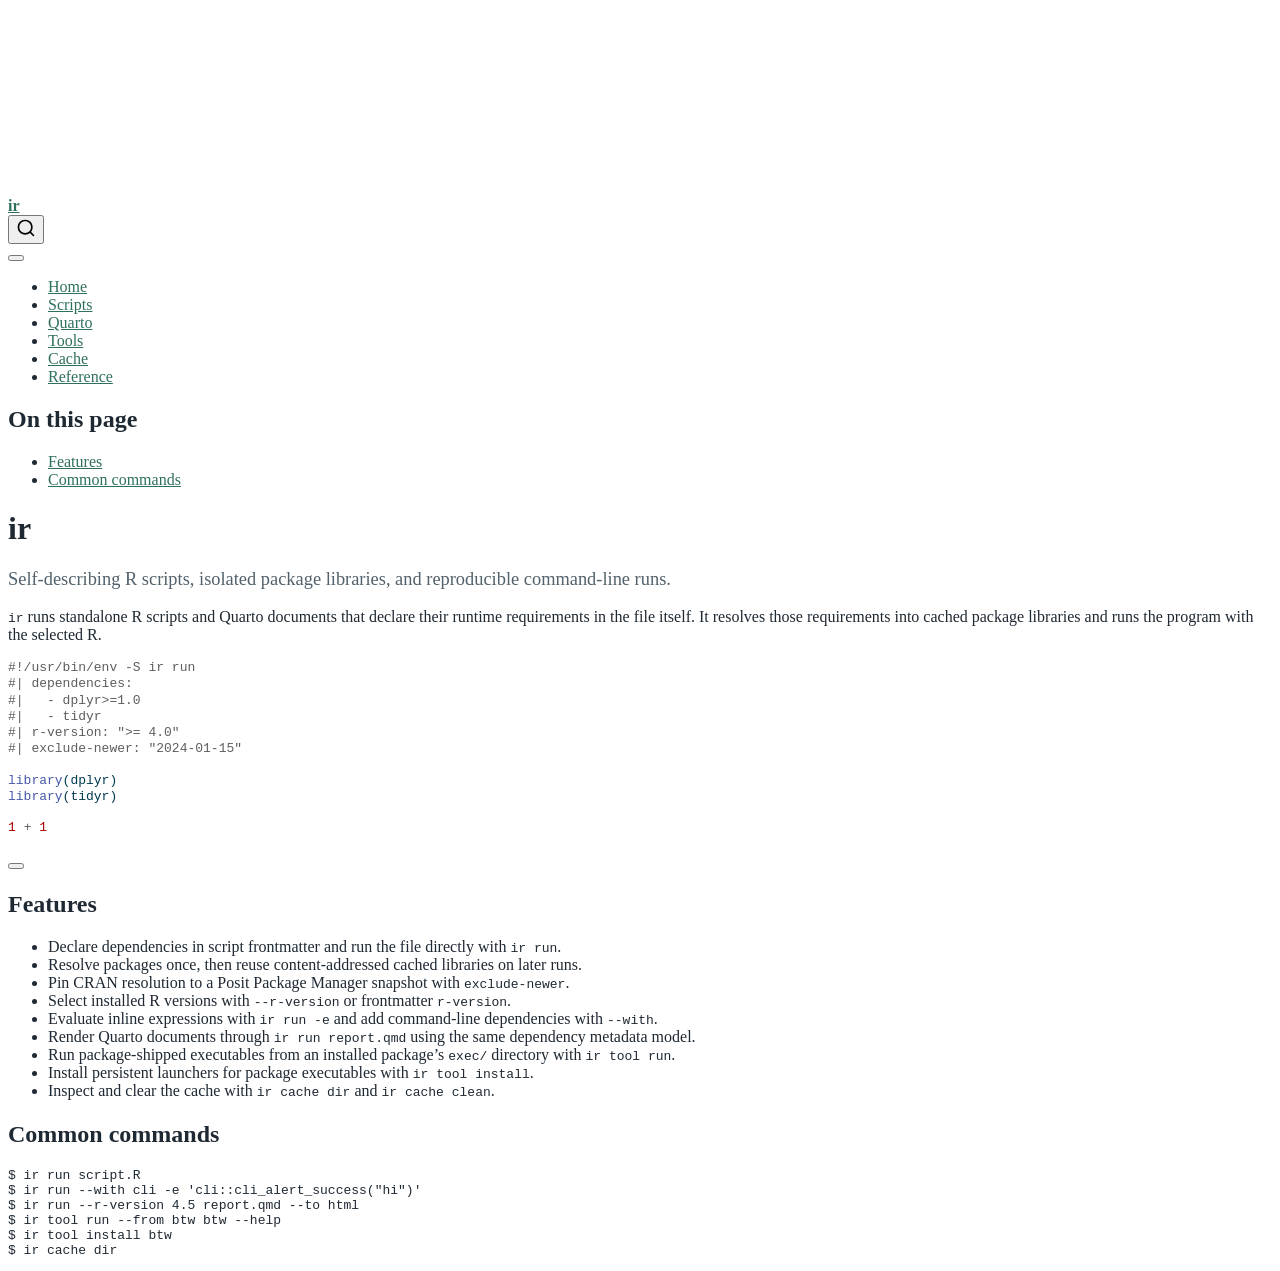
==== index.html @ a9e68ef3 "Publish docs site" ====
<!DOCTYPE html>
<html xmlns="http://www.w3.org/1999/xhtml" lang="en" xml:lang="en"><head>

<meta charset="utf-8">
<meta name="generator" content="quarto-1.9.38">

<meta name="viewport" content="width=device-width, initial-scale=1.0, user-scalable=yes">


<title>ir</title>
<style>
/* Default styles provided by pandoc.
** See https://pandoc.org/MANUAL.html#variables-for-html for config info.
*/
code{white-space: pre-wrap;}
span.smallcaps{font-variant: small-caps;}
div.columns{display: flex; gap: min(4vw, 1.5em);}
div.column{flex: auto; overflow-x: auto;}
div.hanging-indent{margin-left: 1.5em; text-indent: -1.5em;}
ul.task-list{list-style: none;}
ul.task-list li input[type="checkbox"] {
  width: 0.8em;
  margin: 0 0.8em 0.2em -1em; /* quarto-specific, see https://github.com/quarto-dev/quarto-cli/issues/4556 */ 
  vertical-align: middle;
}
/* CSS for syntax highlighting */
html { -webkit-text-size-adjust: 100%; }
pre > code.sourceCode { white-space: pre; position: relative; }
pre > code.sourceCode > span { display: inline-block; line-height: 1.25; }
pre > code.sourceCode > span:empty { height: 1.2em; }
.sourceCode { overflow: visible; }
code.sourceCode > span { color: inherit; text-decoration: inherit; }
div.sourceCode { margin: 1em 0; }
pre.sourceCode { margin: 0; }
@media screen {
div.sourceCode { overflow: auto; }
}
@media print {
pre > code.sourceCode { white-space: pre-wrap; }
pre > code.sourceCode > span { text-indent: -5em; padding-left: 5em; }
}
pre.numberSource code
  { counter-reset: source-line 0; }
pre.numberSource code > span
  { position: relative; left: -4em; counter-increment: source-line; }
pre.numberSource code > span > a:first-child::before
  { content: counter(source-line);
    position: relative; left: -1em; text-align: right; vertical-align: baseline;
    border: none; display: inline-block;
    -webkit-touch-callout: none; -webkit-user-select: none;
    -khtml-user-select: none; -moz-user-select: none;
    -ms-user-select: none; user-select: none;
    padding: 0 4px; width: 4em;
  }
pre.numberSource { margin-left: 3em;  padding-left: 4px; }
div.sourceCode
  {   }
@media screen {
pre > code.sourceCode > span > a:first-child::before { text-decoration: underline; }
}
</style>


<script src="site_libs/quarto-nav/quarto-nav.js"></script>
<script src="site_libs/quarto-nav/headroom.min.js"></script>
<script src="site_libs/clipboard/clipboard.min.js"></script>
<script src="site_libs/quarto-search/autocomplete.umd.js"></script>
<script src="site_libs/quarto-search/fuse.min.js"></script>
<script src="site_libs/quarto-search/quarto-search.js"></script>
<meta name="quarto:offset" content="./">
<script src="site_libs/quarto-html/quarto.js" type="module"></script>
<script src="site_libs/quarto-html/tabsets/tabsets.js" type="module"></script>
<script src="site_libs/quarto-html/popper.min.js"></script>
<script src="site_libs/quarto-html/tippy.umd.min.js"></script>
<script src="site_libs/quarto-html/anchor.min.js"></script>
<link href="site_libs/quarto-html/tippy.css" rel="stylesheet">
<link href="site_libs/quarto-html/quarto-syntax-highlighting-15634bcf2e68342d4ad2dfa704d543f6.css" rel="stylesheet" id="quarto-text-highlighting-styles">
<script src="site_libs/bootstrap/bootstrap.min.js"></script>
<link href="site_libs/bootstrap/bootstrap-icons.css" rel="stylesheet">
<link href="site_libs/bootstrap/bootstrap-158031087360bce0ff56dc785ce39e06.min.css" rel="stylesheet" append-hash="true" id="quarto-bootstrap" data-mode="light">
<script id="quarto-search-options" type="application/json">{
  "location": "navbar",
  "copy-button": false,
  "collapse-after": 3,
  "panel-placement": "end",
  "type": "overlay",
  "limit": 50,
  "keyboard-shortcut": [
    "f",
    "/",
    "s"
  ],
  "show-item-context": false,
  "language": {
    "search-no-results-text": "No results",
    "search-matching-documents-text": "matching documents",
    "search-copy-link-title": "Copy link to search",
    "search-hide-matches-text": "Hide additional matches",
    "search-more-match-text": "more match in this document",
    "search-more-matches-text": "more matches in this document",
    "search-clear-button-title": "Clear",
    "search-text-placeholder": "",
    "search-detached-cancel-button-title": "Cancel",
    "search-submit-button-title": "Submit",
    "search-label": "Search"
  }
}</script>


<link rel="stylesheet" href="styles.css">
</head>

<body class="nav-fixed quarto-light">

<div id="quarto-search-results"></div>
  <header id="quarto-header" class="headroom fixed-top">
    <nav class="navbar navbar-expand-lg " data-bs-theme="dark">
      <div class="navbar-container container-fluid">
      <div class="navbar-brand-container mx-auto">
    <a class="navbar-brand" href="./index.html">
    <span class="navbar-title">ir</span>
    </a>
  </div>
            <div id="quarto-search" class="" title="Search"></div>
          <button class="navbar-toggler" type="button" data-bs-toggle="collapse" data-bs-target="#navbarCollapse" aria-controls="navbarCollapse" role="menu" aria-expanded="false" aria-label="Toggle navigation" onclick="if (window.quartoToggleHeadroom) { window.quartoToggleHeadroom(); }">
  <span class="navbar-toggler-icon"></span>
</button>
          <div class="collapse navbar-collapse" id="navbarCollapse">
            <ul class="navbar-nav navbar-nav-scroll me-auto">
  <li class="nav-item">
    <a class="nav-link active" href="./index.html" aria-current="page"> 
<span class="menu-text">Home</span></a>
  </li>  
  <li class="nav-item">
    <a class="nav-link" href="./run.html"> 
<span class="menu-text">Scripts</span></a>
  </li>  
  <li class="nav-item">
    <a class="nav-link" href="./quarto.html"> 
<span class="menu-text">Quarto</span></a>
  </li>  
  <li class="nav-item">
    <a class="nav-link" href="./tools.html"> 
<span class="menu-text">Tools</span></a>
  </li>  
  <li class="nav-item">
    <a class="nav-link" href="./cache.html"> 
<span class="menu-text">Cache</span></a>
  </li>  
  <li class="nav-item">
    <a class="nav-link" href="./reference.html"> 
<span class="menu-text">Reference</span></a>
  </li>  
</ul>
          </div> <!-- /navcollapse -->
            <div class="quarto-navbar-tools">
</div>
      </div> <!-- /container-fluid -->
    </nav>
</header>
<!-- content -->
<div id="quarto-content" class="quarto-container page-columns page-rows-contents page-layout-article page-navbar">
<!-- sidebar -->
<!-- margin-sidebar -->
    <div id="quarto-margin-sidebar" class="sidebar margin-sidebar">
        <nav id="TOC" role="doc-toc" class="toc-active">
    <h2 id="toc-title">On this page</h2>
   
  <ul>
  <li><a href="#features" id="toc-features" class="nav-link active" data-scroll-target="#features">Features</a></li>
  <li><a href="#common-commands" id="toc-common-commands" class="nav-link" data-scroll-target="#common-commands">Common commands</a></li>
  </ul>
</nav>
    </div>
<!-- main -->
<main class="content" id="quarto-document-content">

<header id="title-block-header" class="quarto-title-block default">
<div class="quarto-title">
<h1 class="title">ir</h1>
<p class="subtitle lead">Self-describing R scripts, isolated package libraries, and reproducible command-line runs.</p>
</div>



<div class="quarto-title-meta">

    
  
    
  </div>
  


</header>


<p><code>ir</code> runs standalone R scripts and Quarto documents that declare their runtime requirements in the file itself. It resolves those requirements into cached package libraries and runs the program with the selected R.</p>
<div class="code-copy-outer-scaffold"><div class="sourceCode" id="cb1"><pre class="sourceCode r code-with-copy"><code class="sourceCode r"><span id="cb1-1"><a href="#cb1-1" aria-hidden="true" tabindex="-1"></a><span class="co">#!/usr/bin/env -S ir run</span></span>
<span id="cb1-2"><a href="#cb1-2" aria-hidden="true" tabindex="-1"></a><span class="co">#| dependencies:</span></span>
<span id="cb1-3"><a href="#cb1-3" aria-hidden="true" tabindex="-1"></a><span class="co">#|   - dplyr&gt;=1.0</span></span>
<span id="cb1-4"><a href="#cb1-4" aria-hidden="true" tabindex="-1"></a><span class="co">#|   - tidyr</span></span>
<span id="cb1-5"><a href="#cb1-5" aria-hidden="true" tabindex="-1"></a><span class="co">#| r-version: "&gt;= 4.0"</span></span>
<span id="cb1-6"><a href="#cb1-6" aria-hidden="true" tabindex="-1"></a><span class="co">#| exclude-newer: "2024-01-15"</span></span>
<span id="cb1-7"><a href="#cb1-7" aria-hidden="true" tabindex="-1"></a></span>
<span id="cb1-8"><a href="#cb1-8" aria-hidden="true" tabindex="-1"></a><span class="fu">library</span>(dplyr)</span>
<span id="cb1-9"><a href="#cb1-9" aria-hidden="true" tabindex="-1"></a><span class="fu">library</span>(tidyr)</span>
<span id="cb1-10"><a href="#cb1-10" aria-hidden="true" tabindex="-1"></a></span>
<span id="cb1-11"><a href="#cb1-11" aria-hidden="true" tabindex="-1"></a><span class="dv">1</span> <span class="sc">+</span> <span class="dv">1</span></span></code></pre></div><button title="Copy to Clipboard" class="code-copy-button"><i class="bi"></i></button></div>
<section id="features" class="level2">
<h2 class="anchored" data-anchor-id="features">Features</h2>
<ul>
<li>Declare dependencies in script frontmatter and run the file directly with <code>ir run</code>.</li>
<li>Resolve packages once, then reuse content-addressed cached libraries on later runs.</li>
<li>Pin CRAN resolution to a Posit Package Manager snapshot with <code>exclude-newer</code>.</li>
<li>Select installed R versions with <code>--r-version</code> or frontmatter <code>r-version</code>.</li>
<li>Evaluate inline expressions with <code>ir run -e</code> and add command-line dependencies with <code>--with</code>.</li>
<li>Render Quarto documents through <code>ir run report.qmd</code> using the same dependency metadata model.</li>
<li>Run package-shipped executables from an installed package’s <code>exec/</code> directory with <code>ir tool run</code>.</li>
<li>Install persistent launchers for package executables with <code>ir tool install</code>.</li>
<li>Inspect and clear the cache with <code>ir cache dir</code> and <code>ir cache clean</code>.</li>
</ul>
</section>
<section id="common-commands" class="level2">
<h2 class="anchored" data-anchor-id="common-commands">Common commands</h2>
<pre class="console"><code>$ ir run script.R
$ ir run --with cli -e 'cli::cli_alert_success("hi")'
$ ir run --r-version 4.5 report.qmd --to html
$ ir tool run --from btw btw --help
$ ir tool install btw
$ ir cache dir</code></pre>


</section>

</main> <!-- /main -->
<script id="quarto-html-after-body" type="application/javascript">
  window.document.addEventListener("DOMContentLoaded", function (event) {
    const icon = "";
    const anchorJS = new window.AnchorJS();
    anchorJS.options = {
      placement: 'right',
      icon: icon
    };
    anchorJS.add('.anchored');
    const isCodeAnnotation = (el) => {
      for (const clz of el.classList) {
        if (clz.startsWith('code-annotation-')) {                     
          return true;
        }
      }
      return false;
    }
    const onCopySuccess = function(e) {
      // button target
      const button = e.trigger;
      // don't keep focus
      button.blur();
      // flash "checked"
      button.classList.add('code-copy-button-checked');
      var currentTitle = button.getAttribute("title");
      button.setAttribute("title", "Copied!");
      let tooltip;
      if (window.bootstrap) {
        button.setAttribute("data-bs-toggle", "tooltip");
        button.setAttribute("data-bs-placement", "left");
        button.setAttribute("data-bs-title", "Copied!");
        tooltip = new bootstrap.Tooltip(button, 
          { trigger: "manual", 
            customClass: "code-copy-button-tooltip",
            offset: [0, -8]});
        tooltip.show();    
      }
      setTimeout(function() {
        if (tooltip) {
          tooltip.hide();
          button.removeAttribute("data-bs-title");
          button.removeAttribute("data-bs-toggle");
          button.removeAttribute("data-bs-placement");
        }
        button.setAttribute("title", currentTitle);
        button.classList.remove('code-copy-button-checked');
      }, 1000);
      // clear code selection
      e.clearSelection();
    }
    const getTextToCopy = function(trigger) {
      const outerScaffold = trigger.parentElement.cloneNode(true);
      const codeEl = outerScaffold.querySelector('code');
      for (const childEl of codeEl.children) {
        if (isCodeAnnotation(childEl)) {
          childEl.remove();
        }
      }
      return codeEl.innerText;
    }
    const clipboard = new window.ClipboardJS('.code-copy-button:not([data-in-quarto-modal])', {
      text: getTextToCopy
    });
    clipboard.on('success', onCopySuccess);
    if (window.document.getElementById('quarto-embedded-source-code-modal')) {
      const clipboardModal = new window.ClipboardJS('.code-copy-button[data-in-quarto-modal]', {
        text: getTextToCopy,
        container: window.document.getElementById('quarto-embedded-source-code-modal')
      });
      clipboardModal.on('success', onCopySuccess);
    }
      var localhostRegex = new RegExp(/^(?:http|https):\/\/localhost\:?[0-9]*\//);
      var mailtoRegex = new RegExp(/^mailto:/);
        var filterRegex = new RegExp('/' + window.location.host + '/');
      var isInternal = (href) => {
          return filterRegex.test(href) || localhostRegex.test(href) || mailtoRegex.test(href);
      }
      // Inspect non-navigation links and adorn them if external
     var links = window.document.querySelectorAll('a[href]:not(.nav-link):not(.navbar-brand):not(.toc-action):not(.sidebar-link):not(.sidebar-item-toggle):not(.pagination-link):not(.no-external):not([aria-hidden]):not(.dropdown-item):not(.quarto-navigation-tool):not(.about-link)');
      for (var i=0; i<links.length; i++) {
        const link = links[i];
        if (!isInternal(link.href)) {
          // undo the damage that might have been done by quarto-nav.js in the case of
          // links that we want to consider external
          if (link.dataset.originalHref !== undefined) {
            link.href = link.dataset.originalHref;
          }
        }
      }
    function tippyHover(el, contentFn, onTriggerFn, onUntriggerFn) {
      const config = {
        allowHTML: true,
        maxWidth: 500,
        delay: 100,
        arrow: false,
        appendTo: function(el) {
            return el.parentElement;
        },
        interactive: true,
        interactiveBorder: 10,
        theme: 'quarto',
        placement: 'bottom-start',
      };
      if (contentFn) {
        config.content = contentFn;
      }
      if (onTriggerFn) {
        config.onTrigger = onTriggerFn;
      }
      if (onUntriggerFn) {
        config.onUntrigger = onUntriggerFn;
      }
      window.tippy(el, config); 
    }
    const noterefs = window.document.querySelectorAll('a[role="doc-noteref"]');
    for (var i=0; i<noterefs.length; i++) {
      const ref = noterefs[i];
      tippyHover(ref, function() {
        // use id or data attribute instead here
        let href = ref.getAttribute('data-footnote-href') || ref.getAttribute('href');
        try { href = new URL(href).hash; } catch {}
        const id = href.replace(/^#\/?/, "");
        const note = window.document.getElementById(id);
        if (note) {
          return note.innerHTML;
        } else {
          return "";
        }
      });
    }
    const xrefs = window.document.querySelectorAll('a.quarto-xref');
    const processXRef = (id, note) => {
      // Strip column container classes
      const stripColumnClz = (el) => {
        el.classList.remove("page-full", "page-columns");
        if (el.children) {
          for (const child of el.children) {
            stripColumnClz(child);
          }
        }
      }
      stripColumnClz(note)
      if (id === null || id.startsWith('sec-')) {
        // Special case sections, only their first couple elements
        const container = document.createElement("div");
        if (note.children && note.children.length > 2) {
          container.appendChild(note.children[0].cloneNode(true));
          for (let i = 1; i < note.children.length; i++) {
            const child = note.children[i];
            if (child.tagName === "P" && child.innerText === "") {
              continue;
            } else {
              container.appendChild(child.cloneNode(true));
              break;
            }
          }
          if (window.Quarto?.typesetMath) {
            window.Quarto.typesetMath(container);
          }
          return container.innerHTML
        } else {
          if (window.Quarto?.typesetMath) {
            window.Quarto.typesetMath(note);
          }
          return note.innerHTML;
        }
      } else {
        // Remove any anchor links if they are present
        const anchorLink = note.querySelector('a.anchorjs-link');
        if (anchorLink) {
          anchorLink.remove();
        }
        if (window.Quarto?.typesetMath) {
          window.Quarto.typesetMath(note);
        }
        if (note.classList.contains("callout")) {
          return note.outerHTML;
        } else {
          return note.innerHTML;
        }
      }
    }
    for (var i=0; i<xrefs.length; i++) {
      const xref = xrefs[i];
      tippyHover(xref, undefined, function(instance) {
        instance.disable();
        let url = xref.getAttribute('href');
        let hash = undefined; 
        if (url.startsWith('#')) {
          hash = url;
        } else {
          try { hash = new URL(url).hash; } catch {}
        }
        if (hash) {
          const id = hash.replace(/^#\/?/, "");
          const note = window.document.getElementById(id);
          if (note !== null) {
            try {
              const html = processXRef(id, note.cloneNode(true));
              instance.setContent(html);
            } finally {
              instance.enable();
              instance.show();
            }
          } else {
            // See if we can fetch this
            fetch(url.split('#')[0])
            .then(res => res.text())
            .then(html => {
              const parser = new DOMParser();
              const htmlDoc = parser.parseFromString(html, "text/html");
              const note = htmlDoc.getElementById(id);
              if (note !== null) {
                const html = processXRef(id, note);
                instance.setContent(html);
              } 
            }).finally(() => {
              instance.enable();
              instance.show();
            });
          }
        } else {
          // See if we can fetch a full url (with no hash to target)
          // This is a special case and we should probably do some content thinning / targeting
          fetch(url)
          .then(res => res.text())
          .then(html => {
            const parser = new DOMParser();
            const htmlDoc = parser.parseFromString(html, "text/html");
            const note = htmlDoc.querySelector('main.content');
            if (note !== null) {
              // This should only happen for chapter cross references
              // (since there is no id in the URL)
              // remove the first header
              if (note.children.length > 0 && note.children[0].tagName === "HEADER") {
                note.children[0].remove();
              }
              const html = processXRef(null, note);
              instance.setContent(html);
            } 
          }).finally(() => {
            instance.enable();
            instance.show();
          });
        }
      }, function(instance) {
      });
    }
        let selectedAnnoteEl;
        const selectorForAnnotation = ( cell, annotation) => {
          let cellAttr = 'data-code-cell="' + cell + '"';
          let lineAttr = 'data-code-annotation="' +  annotation + '"';
          const selector = 'span[' + cellAttr + '][' + lineAttr + ']';
          return selector;
        }
        const selectCodeLines = (annoteEl) => {
          const doc = window.document;
          const targetCell = annoteEl.getAttribute("data-target-cell");
          const targetAnnotation = annoteEl.getAttribute("data-target-annotation");
          const annoteSpan = window.document.querySelector(selectorForAnnotation(targetCell, targetAnnotation));
          const lines = annoteSpan.getAttribute("data-code-lines").split(",");
          const lineIds = lines.map((line) => {
            return targetCell + "-" + line;
          })
          let top = null;
          let height = null;
          let parent = null;
          if (lineIds.length > 0) {
              //compute the position of the single el (top and bottom and make a div)
              const el = window.document.getElementById(lineIds[0]);
              top = el.offsetTop;
              height = el.offsetHeight;
              parent = el.parentElement.parentElement;
            if (lineIds.length > 1) {
              const lastEl = window.document.getElementById(lineIds[lineIds.length - 1]);
              const bottom = lastEl.offsetTop + lastEl.offsetHeight;
              height = bottom - top;
            }
            if (top !== null && height !== null && parent !== null) {
              // cook up a div (if necessary) and position it 
              let div = window.document.getElementById("code-annotation-line-highlight");
              if (div === null) {
                div = window.document.createElement("div");
                div.setAttribute("id", "code-annotation-line-highlight");
                div.style.position = 'absolute';
                parent.appendChild(div);
              }
              div.style.top = top - 2 + "px";
              div.style.height = height + 4 + "px";
              div.style.left = 0;
              let gutterDiv = window.document.getElementById("code-annotation-line-highlight-gutter");
              if (gutterDiv === null) {
                gutterDiv = window.document.createElement("div");
                gutterDiv.setAttribute("id", "code-annotation-line-highlight-gutter");
                gutterDiv.style.position = 'absolute';
                const codeCell = window.document.getElementById(targetCell);
                const gutter = codeCell.querySelector('.code-annotation-gutter');
                gutter.appendChild(gutterDiv);
              }
              gutterDiv.style.top = top - 2 + "px";
              gutterDiv.style.height = height + 4 + "px";
            }
            selectedAnnoteEl = annoteEl;
          }
        };
        const unselectCodeLines = () => {
          const elementsIds = ["code-annotation-line-highlight", "code-annotation-line-highlight-gutter"];
          elementsIds.forEach((elId) => {
            const div = window.document.getElementById(elId);
            if (div) {
              div.remove();
            }
          });
          selectedAnnoteEl = undefined;
        };
          // Handle positioning of the toggle
      window.addEventListener(
        "resize",
        throttle(() => {
          elRect = undefined;
          if (selectedAnnoteEl) {
            selectCodeLines(selectedAnnoteEl);
          }
        }, 10)
      );
      function throttle(fn, ms) {
      let throttle = false;
      let timer;
        return (...args) => {
          if(!throttle) { // first call gets through
              fn.apply(this, args);
              throttle = true;
          } else { // all the others get throttled
              if(timer) clearTimeout(timer); // cancel #2
              timer = setTimeout(() => {
                fn.apply(this, args);
                timer = throttle = false;
              }, ms);
          }
        };
      }
        // Attach click handler to the DT
        const annoteDls = window.document.querySelectorAll('dt[data-target-cell]');
        for (const annoteDlNode of annoteDls) {
          annoteDlNode.addEventListener('click', (event) => {
            const clickedEl = event.target;
            if (clickedEl !== selectedAnnoteEl) {
              unselectCodeLines();
              const activeEl = window.document.querySelector('dt[data-target-cell].code-annotation-active');
              if (activeEl) {
                activeEl.classList.remove('code-annotation-active');
              }
              selectCodeLines(clickedEl);
              clickedEl.classList.add('code-annotation-active');
            } else {
              // Unselect the line
              unselectCodeLines();
              clickedEl.classList.remove('code-annotation-active');
            }
          });
        }
    const findCites = (el) => {
      const parentEl = el.parentElement;
      if (parentEl) {
        const cites = parentEl.dataset.cites;
        if (cites) {
          return {
            el,
            cites: cites.split(' ')
          };
        } else {
          return findCites(el.parentElement)
        }
      } else {
        return undefined;
      }
    };
    var bibliorefs = window.document.querySelectorAll('a[role="doc-biblioref"]');
    for (var i=0; i<bibliorefs.length; i++) {
      const ref = bibliorefs[i];
      const citeInfo = findCites(ref);
      if (citeInfo) {
        tippyHover(citeInfo.el, function() {
          var popup = window.document.createElement('div');
          citeInfo.cites.forEach(function(cite) {
            var citeDiv = window.document.createElement('div');
            citeDiv.classList.add('hanging-indent');
            citeDiv.classList.add('csl-entry');
            var biblioDiv = window.document.getElementById('ref-' + cite);
            if (biblioDiv) {
              citeDiv.innerHTML = biblioDiv.innerHTML;
            }
            popup.appendChild(citeDiv);
          });
          return popup.innerHTML;
        });
      }
    }
  });
  </script>
</div> <!-- /content -->




</body></html>
---- site_libs/quarto-html/tippy.css ----
.tippy-box[data-animation=fade][data-state=hidden]{opacity:0}[data-tippy-root]{max-width:calc(100vw - 10px)}.tippy-box{position:relative;background-color:#333;color:#fff;border-radius:4px;font-size:14px;line-height:1.4;white-space:normal;outline:0;transition-property:transform,visibility,opacity}.tippy-box[data-placement^=top]>.tippy-arrow{bottom:0}.tippy-box[data-placement^=top]>.tippy-arrow:before{bottom:-7px;left:0;border-width:8px 8px 0;border-top-color:initial;transform-origin:center top}.tippy-box[data-placement^=bottom]>.tippy-arrow{top:0}.tippy-box[data-placement^=bottom]>.tippy-arrow:before{top:-7px;left:0;border-width:0 8px 8px;border-bottom-color:initial;transform-origin:center bottom}.tippy-box[data-placement^=left]>.tippy-arrow{right:0}.tippy-box[data-placement^=left]>.tippy-arrow:before{border-width:8px 0 8px 8px;border-left-color:initial;right:-7px;transform-origin:center left}.tippy-box[data-placement^=right]>.tippy-arrow{left:0}.tippy-box[data-placement^=right]>.tippy-arrow:before{left:-7px;border-width:8px 8px 8px 0;border-right-color:initial;transform-origin:center right}.tippy-box[data-inertia][data-state=visible]{transition-timing-function:cubic-bezier(.54,1.5,.38,1.11)}.tippy-arrow{width:16px;height:16px;color:#333}.tippy-arrow:before{content:"";position:absolute;border-color:transparent;border-style:solid}.tippy-content{position:relative;padding:5px 9px;z-index:1}
---- site_libs/quarto-html/quarto-syntax-highlighting-15634bcf2e68342d4ad2dfa704d543f6.css ----
/* quarto syntax highlight colors */
:root {
  --quarto-hl-ot-color: #003B4F;
  --quarto-hl-at-color: #657422;
  --quarto-hl-ss-color: #20794D;
  --quarto-hl-an-color: #5E5E5E;
  --quarto-hl-fu-color: #4758AB;
  --quarto-hl-st-color: #20794D;
  --quarto-hl-cf-color: #003B4F;
  --quarto-hl-op-color: #5E5E5E;
  --quarto-hl-er-color: #AD0000;
  --quarto-hl-bn-color: #AD0000;
  --quarto-hl-al-color: #AD0000;
  --quarto-hl-va-color: #111111;
  --quarto-hl-bu-color: inherit;
  --quarto-hl-ex-color: inherit;
  --quarto-hl-pp-color: #AD0000;
  --quarto-hl-in-color: #5E5E5E;
  --quarto-hl-vs-color: #20794D;
  --quarto-hl-wa-color: #5E5E5E;
  --quarto-hl-do-color: #5E5E5E;
  --quarto-hl-im-color: #00769E;
  --quarto-hl-ch-color: #20794D;
  --quarto-hl-dt-color: #AD0000;
  --quarto-hl-fl-color: #AD0000;
  --quarto-hl-co-color: #5E5E5E;
  --quarto-hl-cv-color: #5E5E5E;
  --quarto-hl-cn-color: #8f5902;
  --quarto-hl-sc-color: #5E5E5E;
  --quarto-hl-dv-color: #AD0000;
  --quarto-hl-kw-color: #003B4F;
}

/* other quarto variables */
:root {
  --quarto-font-monospace: SFMono-Regular, Menlo, Monaco, Consolas, "Liberation Mono", "Courier New", monospace;
}

/* syntax highlight based on Pandoc's rules */
pre > code.sourceCode > span {
  color: #003B4F;
}

code.sourceCode > span {
  color: #003B4F;
}

div.sourceCode,
div.sourceCode pre.sourceCode {
  color: #003B4F;
}

/* Normal */
code span {
  color: #003B4F;
}

/* Alert */
code span.al {
  color: #AD0000;
  font-style: inherit;
}

/* Annotation */
code span.an {
  color: #5E5E5E;
  font-style: inherit;
}

/* Attribute */
code span.at {
  color: #657422;
  font-style: inherit;
}

/* BaseN */
code span.bn {
  color: #AD0000;
  font-style: inherit;
}

/* BuiltIn */
code span.bu {
  font-style: inherit;
}

/* ControlFlow */
code span.cf {
  color: #003B4F;
  font-weight: bold;
  font-style: inherit;
}

/* Char */
code span.ch {
  color: #20794D;
  font-style: inherit;
}

/* Constant */
code span.cn {
  color: #8f5902;
  font-style: inherit;
}

/* Comment */
code span.co {
  color: #5E5E5E;
  font-style: inherit;
}

/* CommentVar */
code span.cv {
  color: #5E5E5E;
  font-style: italic;
}

/* Documentation */
code span.do {
  color: #5E5E5E;
  font-style: italic;
}

/* DataType */
code span.dt {
  color: #AD0000;
  font-style: inherit;
}

/* DecVal */
code span.dv {
  color: #AD0000;
  font-style: inherit;
}

/* Error */
code span.er {
  color: #AD0000;
  font-style: inherit;
}

/* Extension */
code span.ex {
  font-style: inherit;
}

/* Float */
code span.fl {
  color: #AD0000;
  font-style: inherit;
}

/* Function */
code span.fu {
  color: #4758AB;
  font-style: inherit;
}

/* Import */
code span.im {
  color: #00769E;
  font-style: inherit;
}

/* Information */
code span.in {
  color: #5E5E5E;
  font-style: inherit;
}

/* Keyword */
code span.kw {
  color: #003B4F;
  font-weight: bold;
  font-style: inherit;
}

/* Operator */
code span.op {
  color: #5E5E5E;
  font-style: inherit;
}

/* Other */
code span.ot {
  color: #003B4F;
  font-style: inherit;
}

/* Preprocessor */
code span.pp {
  color: #AD0000;
  font-style: inherit;
}

/* SpecialChar */
code span.sc {
  color: #5E5E5E;
  font-style: inherit;
}

/* SpecialString */
code span.ss {
  color: #20794D;
  font-style: inherit;
}

/* String */
code span.st {
  color: #20794D;
  font-style: inherit;
}

/* Variable */
code span.va {
  color: #111111;
  font-style: inherit;
}

/* VerbatimString */
code span.vs {
  color: #20794D;
  font-style: inherit;
}

/* Warning */
code span.wa {
  color: #5E5E5E;
  font-style: italic;
}

.prevent-inlining {
  content: "</";
}

/*# sourceMappingURL=f23921c56f73e400b49028c9186a1aa0.css.map */
---- styles.css ----
:root {
  --ir-accent: #2f6f5e;
  --ir-ink: #1f2933;
  --ir-muted: #52616b;
  --ir-panel: #f6f8f7;
}

body {
  color: var(--ir-ink);
}

a {
  color: var(--ir-accent);
}

.navbar-title {
  font-weight: 700;
}

.quarto-title-block .subtitle {
  color: var(--ir-muted);
  font-size: 1.15rem;
  max-width: 48rem;
}

pre {
  border-radius: 6px;
}

code {
  color: inherit;
}

.callout {
  border-radius: 6px;
}
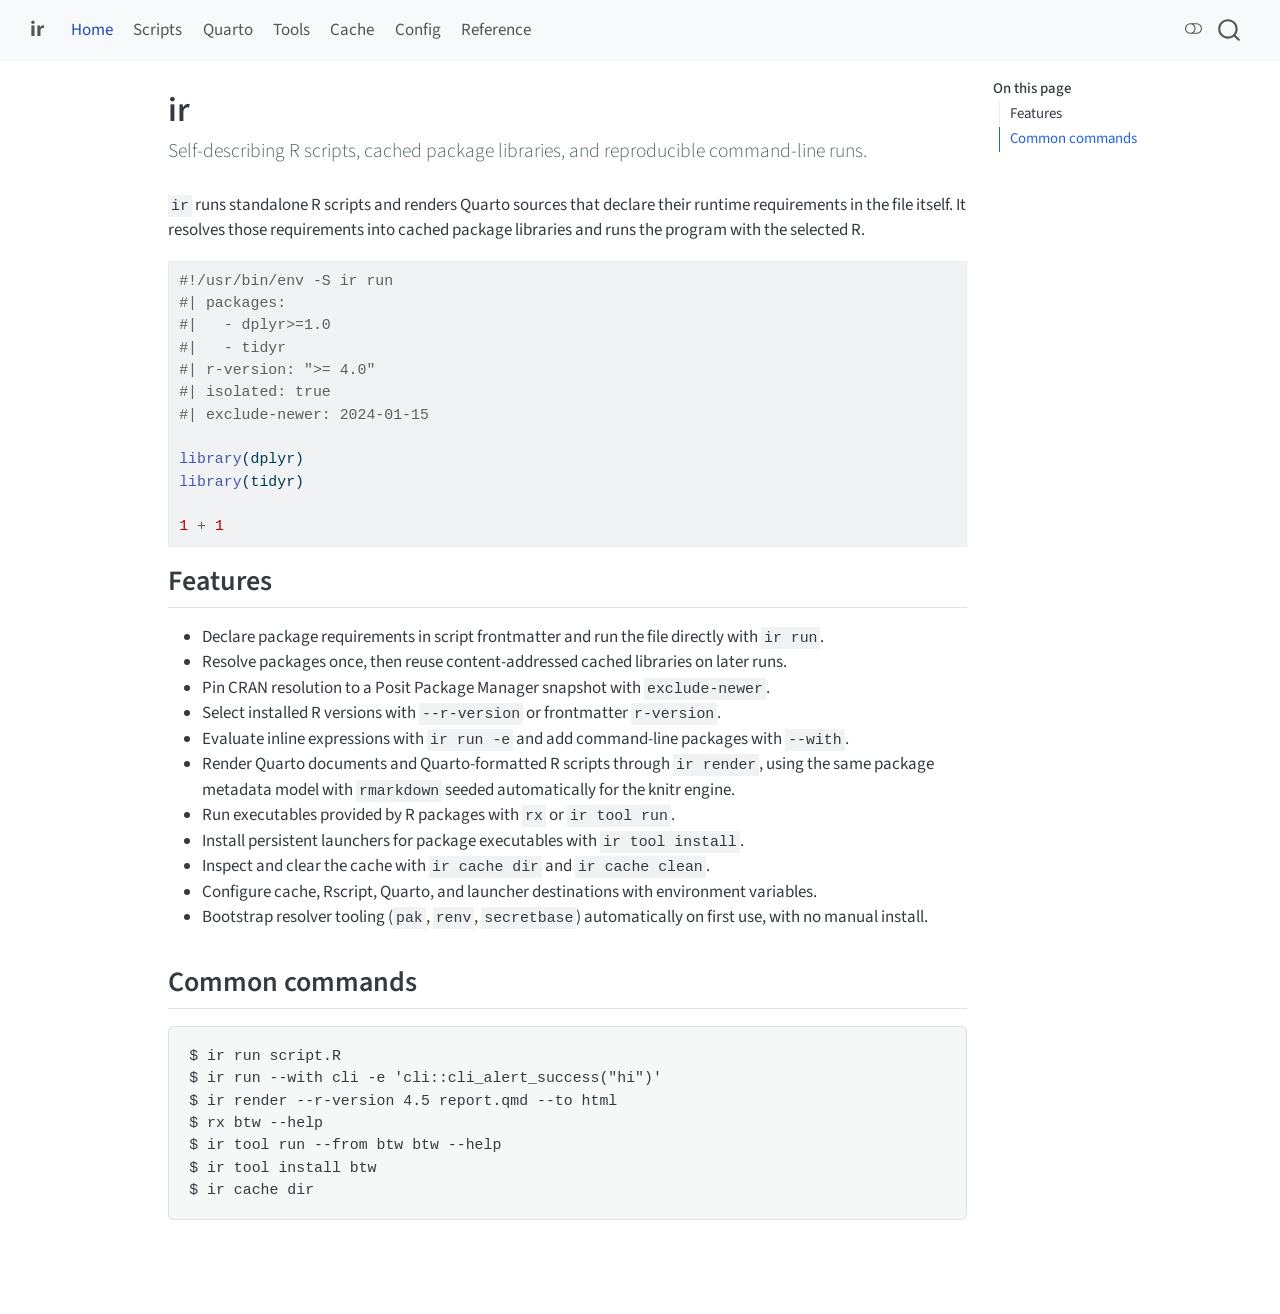
==== commit a0369f4c: "Built site for gh-pages" ====
--- a/index.html
+++ b/index.html
@@ -74,10 +74,14 @@
 <script src="site_libs/quarto-html/tippy.umd.min.js"></script>
 <script src="site_libs/quarto-html/anchor.min.js"></script>
 <link href="site_libs/quarto-html/tippy.css" rel="stylesheet">
-<link href="site_libs/quarto-html/quarto-syntax-highlighting-15634bcf2e68342d4ad2dfa704d543f6.css" rel="stylesheet" id="quarto-text-highlighting-styles">
+<link href="site_libs/quarto-html/quarto-syntax-highlighting-15634bcf2e68342d4ad2dfa704d543f6.css" rel="stylesheet" class="quarto-color-scheme" id="quarto-text-highlighting-styles">
+<link href="site_libs/quarto-html/quarto-syntax-highlighting-dark-0a6b7249c26820e032cb0bd839ff02b1.css" rel="stylesheet" class="quarto-color-scheme quarto-color-alternate" id="quarto-text-highlighting-styles">
+<link href="site_libs/quarto-html/quarto-syntax-highlighting-15634bcf2e68342d4ad2dfa704d543f6.css" rel="stylesheet" class="quarto-color-scheme-extra" id="quarto-text-highlighting-styles">
 <script src="site_libs/bootstrap/bootstrap.min.js"></script>
 <link href="site_libs/bootstrap/bootstrap-icons.css" rel="stylesheet">
-<link href="site_libs/bootstrap/bootstrap-158031087360bce0ff56dc785ce39e06.min.css" rel="stylesheet" append-hash="true" id="quarto-bootstrap" data-mode="light">
+<link href="site_libs/bootstrap/bootstrap-f4dda05aca053c49d473672dfd2972fa.min.css" rel="stylesheet" append-hash="true" class="quarto-color-scheme" id="quarto-bootstrap" data-mode="light">
+<link href="site_libs/bootstrap/bootstrap-dark-9aa68caa1778ee5759e263c3b2f4abf3.min.css" rel="stylesheet" append-hash="true" class="quarto-color-scheme quarto-color-alternate" id="quarto-bootstrap" data-mode="dark">
+<link href="site_libs/bootstrap/bootstrap-f4dda05aca053c49d473672dfd2972fa.min.css" rel="stylesheet" append-hash="true" class="quarto-color-scheme-extra" id="quarto-bootstrap" data-mode="light">
 <script id="quarto-search-options" type="application/json">{
   "location": "navbar",
   "copy-button": false,
@@ -110,7 +114,169 @@
 <link rel="stylesheet" href="styles.css">
 </head>
 
-<body class="nav-fixed quarto-light">
+<body class="nav-fixed quarto-light"><script id="quarto-html-before-body" type="application/javascript">
+    const toggleBodyColorMode = (bsSheetEl) => {
+      const mode = bsSheetEl.getAttribute("data-mode");
+      const bodyEl = window.document.querySelector("body");
+      if (mode === "dark") {
+        bodyEl.classList.add("quarto-dark");
+        bodyEl.classList.remove("quarto-light");
+      } else {
+        bodyEl.classList.add("quarto-light");
+        bodyEl.classList.remove("quarto-dark");
+      }
+    }
+    const toggleBodyColorPrimary = () => {
+      const bsSheetEl = window.document.querySelector("link#quarto-bootstrap:not([rel=disabled-stylesheet])");
+      if (bsSheetEl) {
+        toggleBodyColorMode(bsSheetEl);
+      }
+    }
+    const setColorSchemeToggle = (alternate) => {
+      const toggles = window.document.querySelectorAll('.quarto-color-scheme-toggle');
+      for (let i=0; i < toggles.length; i++) {
+        const toggle = toggles[i];
+        if (toggle) {
+          if (alternate) {
+            toggle.classList.add("alternate");
+          } else {
+            toggle.classList.remove("alternate");
+          }
+        }
+      }
+    };
+    const toggleColorMode = (alternate) => {
+      // Switch the stylesheets
+      const primaryStylesheets = window.document.querySelectorAll('link.quarto-color-scheme:not(.quarto-color-alternate)');
+      const alternateStylesheets = window.document.querySelectorAll('link.quarto-color-scheme.quarto-color-alternate');
+      manageTransitions('#quarto-margin-sidebar .nav-link', false);
+      if (alternate) {
+        // note: dark is layered on light, we don't disable primary!
+        enableStylesheet(alternateStylesheets);
+        for (const sheetNode of alternateStylesheets) {
+          if (sheetNode.id === "quarto-bootstrap") {
+            toggleBodyColorMode(sheetNode);
+          }
+        }
+      } else {
+        disableStylesheet(alternateStylesheets);
+        enableStylesheet(primaryStylesheets)
+        toggleBodyColorPrimary();
+      }
+      manageTransitions('#quarto-margin-sidebar .nav-link', true);
+      // Switch the toggles
+      setColorSchemeToggle(alternate)
+      // Hack to workaround the fact that safari doesn't
+      // properly recolor the scrollbar when toggling (#1455)
+      if (navigator.userAgent.indexOf('Safari') > 0 && navigator.userAgent.indexOf('Chrome') == -1) {
+        manageTransitions("body", false);
+        window.scrollTo(0, 1);
+        setTimeout(() => {
+          window.scrollTo(0, 0);
+          manageTransitions("body", true);
+        }, 40);
+      }
+    }
+    const disableStylesheet = (stylesheets) => {
+      for (let i=0; i < stylesheets.length; i++) {
+        const stylesheet = stylesheets[i];
+        stylesheet.rel = 'disabled-stylesheet';
+      }
+    }
+    const enableStylesheet = (stylesheets) => {
+      for (let i=0; i < stylesheets.length; i++) {
+        const stylesheet = stylesheets[i];
+        if(stylesheet.rel !== 'stylesheet') { // for Chrome, which will still FOUC without this check
+          stylesheet.rel = 'stylesheet';
+        }
+      }
+    }
+    const manageTransitions = (selector, allowTransitions) => {
+      const els = window.document.querySelectorAll(selector);
+      for (let i=0; i < els.length; i++) {
+        const el = els[i];
+        if (allowTransitions) {
+          el.classList.remove('notransition');
+        } else {
+          el.classList.add('notransition');
+        }
+      }
+    }
+    const isFileUrl = () => {
+      return window.location.protocol === 'file:';
+    }
+    const hasAlternateSentinel = () => {
+      let styleSentinel = getColorSchemeSentinel();
+      if (styleSentinel !== null) {
+        return styleSentinel === "alternate";
+      } else {
+        return false;
+      }
+    }
+    const setStyleSentinel = (alternate) => {
+      const value = alternate ? "alternate" : "default";
+      if (!isFileUrl()) {
+        window.localStorage.setItem("quarto-color-scheme", value);
+      } else {
+        localAlternateSentinel = value;
+      }
+    }
+    const getColorSchemeSentinel = () => {
+      if (!isFileUrl()) {
+        const storageValue = window.localStorage.getItem("quarto-color-scheme");
+        return storageValue != null ? storageValue : localAlternateSentinel;
+      } else {
+        return localAlternateSentinel;
+      }
+    }
+    const toggleGiscusIfUsed = (isAlternate, darkModeDefault) => {
+      const baseTheme = document.querySelector('#giscus-base-theme')?.value ?? 'light';
+      const alternateTheme = document.querySelector('#giscus-alt-theme')?.value ?? 'dark';
+      let newTheme = '';
+      if(authorPrefersDark) {
+        newTheme = isAlternate ? baseTheme : alternateTheme;
+      } else {
+        newTheme = isAlternate ? alternateTheme : baseTheme;
+      }
+      const changeGiscusTheme = () => {
+        // From: https://github.com/giscus/giscus/issues/336
+        const sendMessage = (message) => {
+          const iframe = document.querySelector('iframe.giscus-frame');
+          if (!iframe) return;
+          iframe.contentWindow.postMessage({ giscus: message }, 'https://giscus.app');
+        }
+        sendMessage({
+          setConfig: {
+            theme: newTheme
+          }
+        });
+      }
+      const isGiscussLoaded = window.document.querySelector('iframe.giscus-frame') !== null;
+      if (isGiscussLoaded) {
+        changeGiscusTheme();
+      }
+    };
+    const authorPrefersDark = false;
+    const darkModeDefault = authorPrefersDark;
+      document.querySelector('link#quarto-text-highlighting-styles.quarto-color-scheme-extra').rel = 'disabled-stylesheet';
+      document.querySelector('link#quarto-bootstrap.quarto-color-scheme-extra').rel = 'disabled-stylesheet';
+    let localAlternateSentinel = darkModeDefault ? 'alternate' : 'default';
+    // Dark / light mode switch
+    window.quartoToggleColorScheme = () => {
+      // Read the current dark / light value
+      let toAlternate = !hasAlternateSentinel();
+      toggleColorMode(toAlternate);
+      setStyleSentinel(toAlternate);
+      toggleGiscusIfUsed(toAlternate, darkModeDefault);
+      window.dispatchEvent(new Event('resize'));
+    };
+    // Switch to dark mode if need be
+    if (hasAlternateSentinel()) {
+      toggleColorMode(true);
+    } else {
+      toggleColorMode(false);
+    }
+  </script>
 
 <div id="quarto-search-results"></div>
   <header id="quarto-header" class="headroom fixed-top">
@@ -148,12 +314,17 @@
 <span class="menu-text">Cache</span></a>
   </li>  
   <li class="nav-item">
+    <a class="nav-link" href="./config.html"> 
+<span class="menu-text">Config</span></a>
+  </li>  
+  <li class="nav-item">
     <a class="nav-link" href="./reference.html"> 
 <span class="menu-text">Reference</span></a>
   </li>  
 </ul>
           </div> <!-- /navcollapse -->
             <div class="quarto-navbar-tools">
+  <a href="" class="quarto-color-scheme-toggle quarto-navigation-tool  px-1" onclick="window.quartoToggleColorScheme(); return false;" title="Toggle dark mode"><i class="bi"></i></a>
 </div>
       </div> <!-- /container-fluid -->
     </nav>
@@ -175,10 +346,11 @@
 <!-- main -->
 <main class="content" id="quarto-document-content">
 
+
 <header id="title-block-header" class="quarto-title-block default">
 <div class="quarto-title">
 <h1 class="title">ir</h1>
-<p class="subtitle lead">Self-describing R scripts, isolated package libraries, and reproducible command-line runs.</p>
+<p class="subtitle lead">Self-describing R scripts, cached package libraries, and reproducible command-line runs.</p>
 </div>
 
 
@@ -195,37 +367,41 @@
 </header>
 
 
-<p><code>ir</code> runs standalone R scripts and Quarto documents that declare their runtime requirements in the file itself. It resolves those requirements into cached package libraries and runs the program with the selected R.</p>
+<p><code>ir</code> runs standalone R scripts and renders Quarto sources that declare their runtime requirements in the file itself. It resolves those requirements into cached package libraries and runs the program with the selected R.</p>
 <div class="code-copy-outer-scaffold"><div class="sourceCode" id="cb1"><pre class="sourceCode r code-with-copy"><code class="sourceCode r"><span id="cb1-1"><a href="#cb1-1" aria-hidden="true" tabindex="-1"></a><span class="co">#!/usr/bin/env -S ir run</span></span>
-<span id="cb1-2"><a href="#cb1-2" aria-hidden="true" tabindex="-1"></a><span class="co">#| dependencies:</span></span>
+<span id="cb1-2"><a href="#cb1-2" aria-hidden="true" tabindex="-1"></a><span class="co">#| packages:</span></span>
 <span id="cb1-3"><a href="#cb1-3" aria-hidden="true" tabindex="-1"></a><span class="co">#|   - dplyr&gt;=1.0</span></span>
 <span id="cb1-4"><a href="#cb1-4" aria-hidden="true" tabindex="-1"></a><span class="co">#|   - tidyr</span></span>
 <span id="cb1-5"><a href="#cb1-5" aria-hidden="true" tabindex="-1"></a><span class="co">#| r-version: "&gt;= 4.0"</span></span>
-<span id="cb1-6"><a href="#cb1-6" aria-hidden="true" tabindex="-1"></a><span class="co">#| exclude-newer: "2024-01-15"</span></span>
-<span id="cb1-7"><a href="#cb1-7" aria-hidden="true" tabindex="-1"></a></span>
-<span id="cb1-8"><a href="#cb1-8" aria-hidden="true" tabindex="-1"></a><span class="fu">library</span>(dplyr)</span>
-<span id="cb1-9"><a href="#cb1-9" aria-hidden="true" tabindex="-1"></a><span class="fu">library</span>(tidyr)</span>
-<span id="cb1-10"><a href="#cb1-10" aria-hidden="true" tabindex="-1"></a></span>
-<span id="cb1-11"><a href="#cb1-11" aria-hidden="true" tabindex="-1"></a><span class="dv">1</span> <span class="sc">+</span> <span class="dv">1</span></span></code></pre></div><button title="Copy to Clipboard" class="code-copy-button"><i class="bi"></i></button></div>
+<span id="cb1-6"><a href="#cb1-6" aria-hidden="true" tabindex="-1"></a><span class="co">#| isolated: true</span></span>
+<span id="cb1-7"><a href="#cb1-7" aria-hidden="true" tabindex="-1"></a><span class="co">#| exclude-newer: 2024-01-15</span></span>
+<span id="cb1-8"><a href="#cb1-8" aria-hidden="true" tabindex="-1"></a></span>
+<span id="cb1-9"><a href="#cb1-9" aria-hidden="true" tabindex="-1"></a><span class="fu">library</span>(dplyr)</span>
+<span id="cb1-10"><a href="#cb1-10" aria-hidden="true" tabindex="-1"></a><span class="fu">library</span>(tidyr)</span>
+<span id="cb1-11"><a href="#cb1-11" aria-hidden="true" tabindex="-1"></a></span>
+<span id="cb1-12"><a href="#cb1-12" aria-hidden="true" tabindex="-1"></a><span class="dv">1</span> <span class="sc">+</span> <span class="dv">1</span></span></code></pre></div><button title="Copy to Clipboard" class="code-copy-button"><i class="bi"></i></button></div>
 <section id="features" class="level2">
 <h2 class="anchored" data-anchor-id="features">Features</h2>
 <ul>
-<li>Declare dependencies in script frontmatter and run the file directly with <code>ir run</code>.</li>
+<li>Declare package requirements in script frontmatter and run the file directly with <code>ir run</code>.</li>
 <li>Resolve packages once, then reuse content-addressed cached libraries on later runs.</li>
 <li>Pin CRAN resolution to a Posit Package Manager snapshot with <code>exclude-newer</code>.</li>
 <li>Select installed R versions with <code>--r-version</code> or frontmatter <code>r-version</code>.</li>
-<li>Evaluate inline expressions with <code>ir run -e</code> and add command-line dependencies with <code>--with</code>.</li>
-<li>Render Quarto documents through <code>ir run report.qmd</code> using the same dependency metadata model.</li>
-<li>Run package-shipped executables from an installed package’s <code>exec/</code> directory with <code>ir tool run</code>.</li>
+<li>Evaluate inline expressions with <code>ir run -e</code> and add command-line packages with <code>--with</code>.</li>
+<li>Render Quarto documents and Quarto-formatted R scripts through <code>ir render</code>, using the same package metadata model with <code>rmarkdown</code> seeded automatically for the knitr engine.</li>
+<li>Run executables provided by R packages with <code>rx</code> or <code>ir tool run</code>.</li>
 <li>Install persistent launchers for package executables with <code>ir tool install</code>.</li>
 <li>Inspect and clear the cache with <code>ir cache dir</code> and <code>ir cache clean</code>.</li>
+<li>Configure cache, Rscript, Quarto, and launcher destinations with environment variables.</li>
+<li>Bootstrap resolver tooling (<code>pak</code>, <code>renv</code>, <code>secretbase</code>) automatically on first use, with no manual install.</li>
 </ul>
 </section>
 <section id="common-commands" class="level2">
 <h2 class="anchored" data-anchor-id="common-commands">Common commands</h2>
 <pre class="console"><code>$ ir run script.R
 $ ir run --with cli -e 'cli::cli_alert_success("hi")'
-$ ir run --r-version 4.5 report.qmd --to html
+$ ir render --r-version 4.5 report.qmd --to html
+$ rx btw --help
 $ ir tool run --from btw btw --help
 $ ir tool install btw
 $ ir cache dir</code></pre>
@@ -236,6 +412,19 @@
 </main> <!-- /main -->
 <script id="quarto-html-after-body" type="application/javascript">
   window.document.addEventListener("DOMContentLoaded", function (event) {
+    // Ensure there is a toggle, if there isn't float one in the top right
+    if (window.document.querySelector('.quarto-color-scheme-toggle') === null) {
+      const a = window.document.createElement('a');
+      a.classList.add('top-right');
+      a.classList.add('quarto-color-scheme-toggle');
+      a.href = "";
+      a.onclick = function() { try { window.quartoToggleColorScheme(); } catch {} return false; };
+      const i = window.document.createElement("i");
+      i.classList.add('bi');
+      a.appendChild(i);
+      window.document.body.appendChild(a);
+    }
+    setColorSchemeToggle(hasAlternateSentinel())
     const icon = "";
     const anchorJS = new window.AnchorJS();
     anchorJS.options = {
@@ -307,7 +496,7 @@
     }
       var localhostRegex = new RegExp(/^(?:http|https):\/\/localhost\:?[0-9]*\//);
       var mailtoRegex = new RegExp(/^mailto:/);
-        var filterRegex = new RegExp('/' + window.location.host + '/');
+        var filterRegex = new RegExp("https:\/\/t-kalinowski\.github\.io\/ir\/");
       var isInternal = (href) => {
           return filterRegex.test(href) || localhostRegex.test(href) || mailtoRegex.test(href);
       }
--- a/site_libs/quarto-html/quarto-syntax-highlighting-dark-0a6b7249c26820e032cb0bd839ff02b1.css
+++ b/site_libs/quarto-html/quarto-syntax-highlighting-dark-0a6b7249c26820e032cb0bd839ff02b1.css
@@ -0,0 +1,219 @@
+/* quarto syntax highlight colors */
+:root {
+  --quarto-hl-al-color: #f07178;
+  --quarto-hl-an-color: #d4d0ab;
+  --quarto-hl-at-color: #00e0e0;
+  --quarto-hl-bn-color: #d4d0ab;
+  --quarto-hl-bu-color: #abe338;
+  --quarto-hl-ch-color: #abe338;
+  --quarto-hl-co-color: #f8f8f2;
+  --quarto-hl-cv-color: #ffd700;
+  --quarto-hl-cn-color: #ffd700;
+  --quarto-hl-cf-color: #ffa07a;
+  --quarto-hl-dt-color: #ffa07a;
+  --quarto-hl-dv-color: #d4d0ab;
+  --quarto-hl-do-color: #f8f8f2;
+  --quarto-hl-er-color: #f07178;
+  --quarto-hl-ex-color: #00e0e0;
+  --quarto-hl-fl-color: #d4d0ab;
+  --quarto-hl-fu-color: #ffa07a;
+  --quarto-hl-im-color: #abe338;
+  --quarto-hl-in-color: #d4d0ab;
+  --quarto-hl-kw-color: #ffa07a;
+  --quarto-hl-op-color: #ffa07a;
+  --quarto-hl-ot-color: #00e0e0;
+  --quarto-hl-pp-color: #dcc6e0;
+  --quarto-hl-re-color: #00e0e0;
+  --quarto-hl-sc-color: #abe338;
+  --quarto-hl-ss-color: #abe338;
+  --quarto-hl-st-color: #abe338;
+  --quarto-hl-va-color: #00e0e0;
+  --quarto-hl-vs-color: #abe338;
+  --quarto-hl-wa-color: #dcc6e0;
+}
+
+/* other quarto variables */
+:root {
+  --quarto-font-monospace: SFMono-Regular, Menlo, Monaco, Consolas, "Liberation Mono", "Courier New", monospace;
+}
+
+/* syntax highlight based on Pandoc's rules */
+pre > code.sourceCode > span {
+  color: #f8f8f2;
+}
+
+code.sourceCode > span {
+  color: #f8f8f2;
+}
+
+div.sourceCode,
+div.sourceCode pre.sourceCode {
+  color: #f8f8f2;
+}
+
+/* Normal */
+code span {
+  color: #f8f8f2;
+}
+
+/* Alert */
+code span.al {
+  color: #f07178;
+}
+
+/* Annotation */
+code span.an {
+  color: #d4d0ab;
+}
+
+/* Attribute */
+code span.at {
+  color: #00e0e0;
+}
+
+/* BaseN */
+code span.bn {
+  color: #d4d0ab;
+}
+
+/* BuiltIn */
+code span.bu {
+  color: #abe338;
+}
+
+/* ControlFlow */
+code span.cf {
+  font-weight: bold;
+  color: #ffa07a;
+}
+
+/* Char */
+code span.ch {
+  color: #abe338;
+}
+
+/* Constant */
+code span.cn {
+  color: #ffd700;
+}
+
+/* Comment */
+code span.co {
+  font-style: italic;
+  color: #f8f8f2;
+}
+
+/* CommentVar */
+code span.cv {
+  color: #ffd700;
+}
+
+/* Documentation */
+code span.do {
+  color: #f8f8f2;
+}
+
+/* DataType */
+code span.dt {
+  color: #ffa07a;
+}
+
+/* DecVal */
+code span.dv {
+  color: #d4d0ab;
+}
+
+/* Error */
+code span.er {
+  color: #f07178;
+  text-decoration: underline;
+}
+
+/* Extension */
+code span.ex {
+  font-weight: bold;
+  color: #00e0e0;
+}
+
+/* Float */
+code span.fl {
+  color: #d4d0ab;
+}
+
+/* Function */
+code span.fu {
+  color: #ffa07a;
+}
+
+/* Import */
+code span.im {
+  color: #abe338;
+}
+
+/* Information */
+code span.in {
+  color: #d4d0ab;
+}
+
+/* Keyword */
+code span.kw {
+  font-weight: bold;
+  color: #ffa07a;
+}
+
+/* Operator */
+code span.op {
+  color: #ffa07a;
+}
+
+/* Other */
+code span.ot {
+  color: #00e0e0;
+}
+
+/* Preprocessor */
+code span.pp {
+  color: #dcc6e0;
+}
+
+/* RegionMarker */
+code span.re {
+  background-color: #f8f8f2;
+  color: #00e0e0;
+}
+
+/* SpecialChar */
+code span.sc {
+  color: #abe338;
+}
+
+/* SpecialString */
+code span.ss {
+  color: #abe338;
+}
+
+/* String */
+code span.st {
+  color: #abe338;
+}
+
+/* Variable */
+code span.va {
+  color: #00e0e0;
+}
+
+/* VerbatimString */
+code span.vs {
+  color: #abe338;
+}
+
+/* Warning */
+code span.wa {
+  color: #dcc6e0;
+}
+
+.prevent-inlining {
+  content: "</";
+}
+
+/*# sourceMappingURL=175367c052bafc98bd680af3479823f0.css.map */
--- a/styles.css
+++ b/styles.css
@@ -1,20 +1,32 @@
 :root {
-  --ir-accent: #2f6f5e;
-  --ir-ink: #1f2933;
   --ir-muted: #52616b;
   --ir-panel: #f6f8f7;
+  --ir-help-panel: #f5f8f7;
+  --ir-help-border: #d5dfdc;
+  --ir-ansi-green: #007f3b;
+  --ir-ansi-blue: #2f49a3;
+  --ir-ansi-yellow: #7c5f00;
+  --ir-ansi-gray: #52616b;
 }
 
-body {
-  color: var(--ir-ink);
-}
-
-a {
-  color: var(--ir-accent);
+body.quarto-dark {
+  --ir-muted: #aeb8be;
+  --ir-panel: #172026;
+  --ir-help-panel: #131c22;
+  --ir-help-border: #33424a;
+  --ir-ansi-green: #5fe084;
+  --ir-ansi-blue: #9eb6ff;
+  --ir-ansi-yellow: #ecd46b;
+  --ir-ansi-gray: #aeb8be;
 }
 
 .navbar-title {
   font-weight: 700;
+}
+
+body.quarto-dark .navbar {
+  background-color: #111a20;
+  box-shadow: inset 0 -1px 0 var(--bs-border-color);
 }
 
 .quarto-title-block .subtitle {
@@ -27,6 +39,49 @@
   border-radius: 6px;
 }
 
+pre.console,
+pre.ir-cli-help {
+  box-shadow: inset 0 0 0 1px var(--bs-border-color);
+  color: var(--bs-body-color);
+  padding: 1rem;
+}
+
+pre.console {
+  background-color: var(--ir-panel);
+}
+
+pre.ir-cli-help {
+  background-color: var(--ir-help-panel);
+  border-color: var(--ir-help-border);
+  font-family:
+    ui-monospace, SFMono-Regular, Menlo, Monaco, Consolas, "Liberation Mono",
+    monospace;
+  font-weight: 500;
+}
+
+pre.ir-cli-help span[style*="#00BB00"] {
+  color: var(--ir-ansi-green) !important;
+}
+
+pre.ir-cli-help span[style*="#5555FF"],
+pre.ir-cli-help span[style*="#00BBBB"] {
+  color: var(--ir-ansi-blue) !important;
+}
+
+pre.ir-cli-help span[style*="#BBBB00"] {
+  color: var(--ir-ansi-yellow) !important;
+}
+
+pre.ir-cli-help span[style*="#555555"] {
+  color: var(--ir-ansi-gray) !important;
+}
+
+pre.console code,
+pre.ir-cli-help code {
+  background-color: transparent;
+  color: inherit;
+}
+
 code {
   color: inherit;
 }
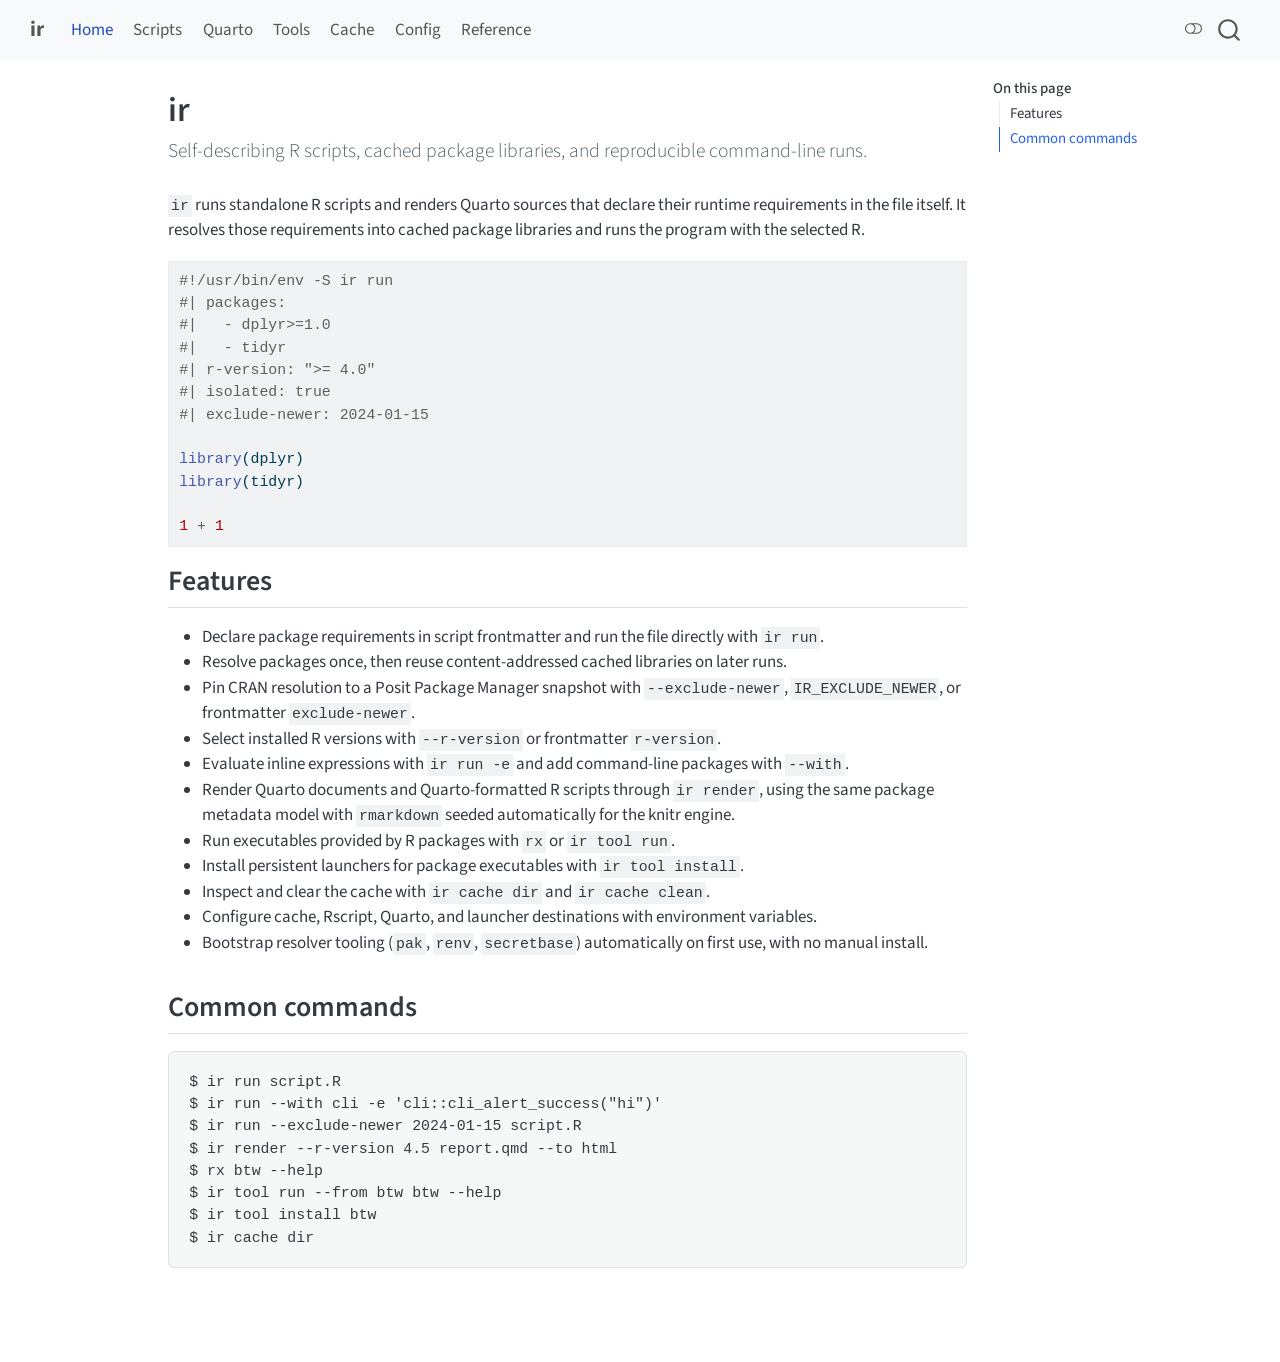
==== commit aa24d47f: "Built site for gh-pages" ====
--- a/index.html
+++ b/index.html
@@ -79,9 +79,9 @@
 <link href="site_libs/quarto-html/quarto-syntax-highlighting-15634bcf2e68342d4ad2dfa704d543f6.css" rel="stylesheet" class="quarto-color-scheme-extra" id="quarto-text-highlighting-styles">
 <script src="site_libs/bootstrap/bootstrap.min.js"></script>
 <link href="site_libs/bootstrap/bootstrap-icons.css" rel="stylesheet">
-<link href="site_libs/bootstrap/bootstrap-f4dda05aca053c49d473672dfd2972fa.min.css" rel="stylesheet" append-hash="true" class="quarto-color-scheme" id="quarto-bootstrap" data-mode="light">
-<link href="site_libs/bootstrap/bootstrap-dark-9aa68caa1778ee5759e263c3b2f4abf3.min.css" rel="stylesheet" append-hash="true" class="quarto-color-scheme quarto-color-alternate" id="quarto-bootstrap" data-mode="dark">
-<link href="site_libs/bootstrap/bootstrap-f4dda05aca053c49d473672dfd2972fa.min.css" rel="stylesheet" append-hash="true" class="quarto-color-scheme-extra" id="quarto-bootstrap" data-mode="light">
+<link href="site_libs/bootstrap/bootstrap-0134bf7ea20a951bf8969683a6dbdde6.min.css" rel="stylesheet" append-hash="true" class="quarto-color-scheme" id="quarto-bootstrap" data-mode="light">
+<link href="site_libs/bootstrap/bootstrap-dark-7fb2366ea9cfc589a5fa427510273c33.min.css" rel="stylesheet" append-hash="true" class="quarto-color-scheme quarto-color-alternate" id="quarto-bootstrap" data-mode="dark">
+<link href="site_libs/bootstrap/bootstrap-0134bf7ea20a951bf8969683a6dbdde6.min.css" rel="stylesheet" append-hash="true" class="quarto-color-scheme-extra" id="quarto-bootstrap" data-mode="light">
 <script id="quarto-search-options" type="application/json">{
   "location": "navbar",
   "copy-button": false,
@@ -385,7 +385,7 @@
 <ul>
 <li>Declare package requirements in script frontmatter and run the file directly with <code>ir run</code>.</li>
 <li>Resolve packages once, then reuse content-addressed cached libraries on later runs.</li>
-<li>Pin CRAN resolution to a Posit Package Manager snapshot with <code>exclude-newer</code>.</li>
+<li>Pin CRAN resolution to a Posit Package Manager snapshot with <code>--exclude-newer</code>, <code>IR_EXCLUDE_NEWER</code>, or frontmatter <code>exclude-newer</code>.</li>
 <li>Select installed R versions with <code>--r-version</code> or frontmatter <code>r-version</code>.</li>
 <li>Evaluate inline expressions with <code>ir run -e</code> and add command-line packages with <code>--with</code>.</li>
 <li>Render Quarto documents and Quarto-formatted R scripts through <code>ir render</code>, using the same package metadata model with <code>rmarkdown</code> seeded automatically for the knitr engine.</li>
@@ -400,6 +400,7 @@
 <h2 class="anchored" data-anchor-id="common-commands">Common commands</h2>
 <pre class="console"><code>$ ir run script.R
 $ ir run --with cli -e 'cli::cli_alert_success("hi")'
+$ ir run --exclude-newer 2024-01-15 script.R
 $ ir render --r-version 4.5 report.qmd --to html
 $ rx btw --help
 $ ir tool run --from btw btw --help
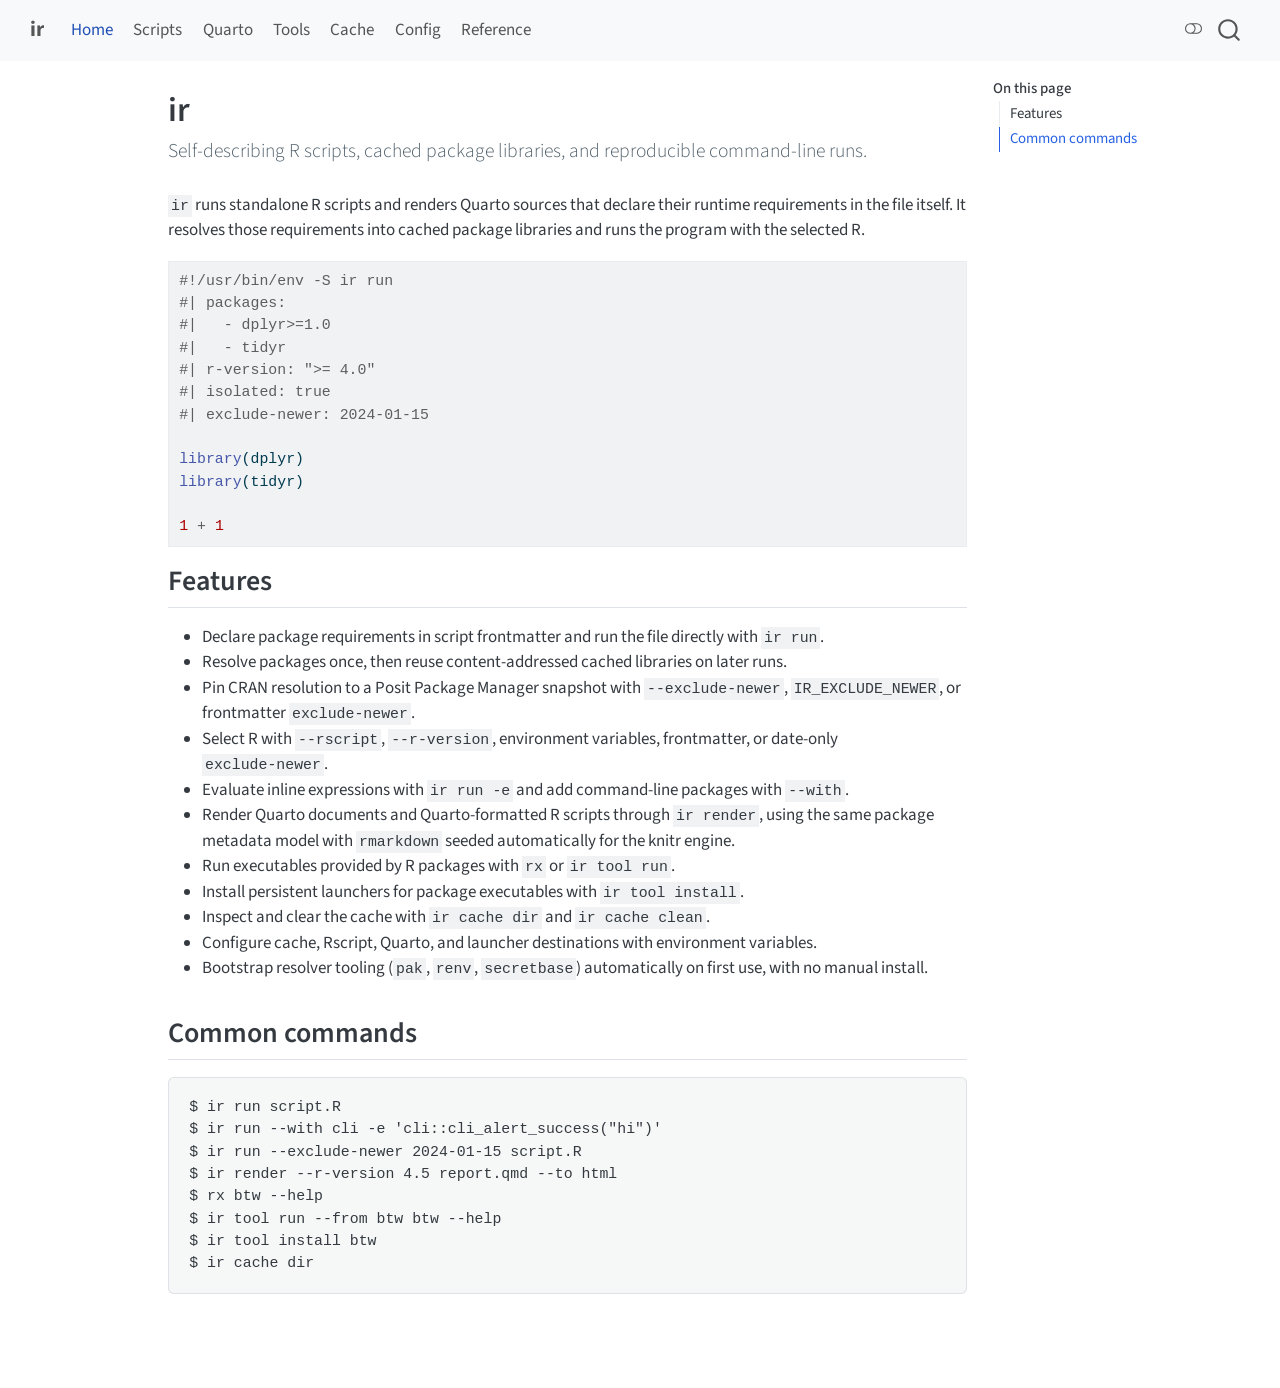
==== commit af0423cb: "Built site for gh-pages" ====
--- a/index.html
+++ b/index.html
@@ -386,7 +386,7 @@
 <li>Declare package requirements in script frontmatter and run the file directly with <code>ir run</code>.</li>
 <li>Resolve packages once, then reuse content-addressed cached libraries on later runs.</li>
 <li>Pin CRAN resolution to a Posit Package Manager snapshot with <code>--exclude-newer</code>, <code>IR_EXCLUDE_NEWER</code>, or frontmatter <code>exclude-newer</code>.</li>
-<li>Select installed R versions with <code>--r-version</code> or frontmatter <code>r-version</code>.</li>
+<li>Select R with <code>--rscript</code>, <code>--r-version</code>, environment variables, frontmatter, or date-only <code>exclude-newer</code>.</li>
 <li>Evaluate inline expressions with <code>ir run -e</code> and add command-line packages with <code>--with</code>.</li>
 <li>Render Quarto documents and Quarto-formatted R scripts through <code>ir render</code>, using the same package metadata model with <code>rmarkdown</code> seeded automatically for the knitr engine.</li>
 <li>Run executables provided by R packages with <code>rx</code> or <code>ir tool run</code>.</li>
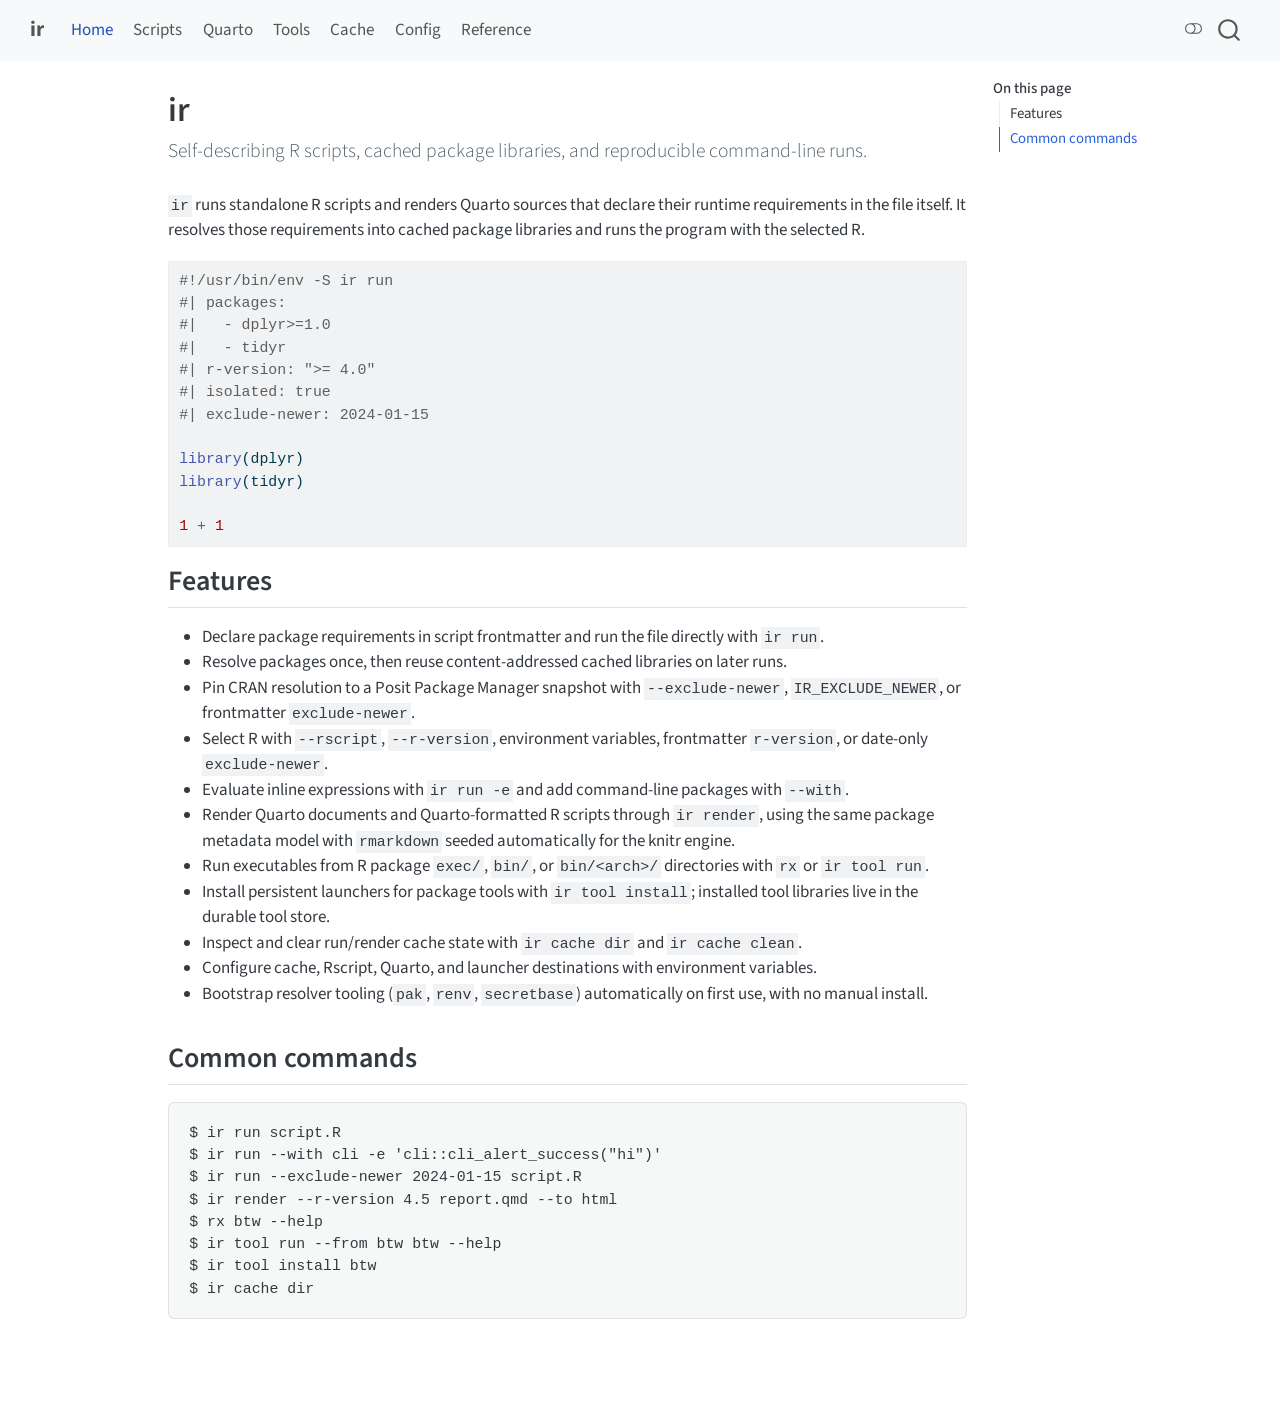
==== commit 322e83d2: "Built site for gh-pages" ====
--- a/index.html
+++ b/index.html
@@ -386,12 +386,12 @@
 <li>Declare package requirements in script frontmatter and run the file directly with <code>ir run</code>.</li>
 <li>Resolve packages once, then reuse content-addressed cached libraries on later runs.</li>
 <li>Pin CRAN resolution to a Posit Package Manager snapshot with <code>--exclude-newer</code>, <code>IR_EXCLUDE_NEWER</code>, or frontmatter <code>exclude-newer</code>.</li>
-<li>Select R with <code>--rscript</code>, <code>--r-version</code>, environment variables, frontmatter, or date-only <code>exclude-newer</code>.</li>
+<li>Select R with <code>--rscript</code>, <code>--r-version</code>, environment variables, frontmatter <code>r-version</code>, or date-only <code>exclude-newer</code>.</li>
 <li>Evaluate inline expressions with <code>ir run -e</code> and add command-line packages with <code>--with</code>.</li>
 <li>Render Quarto documents and Quarto-formatted R scripts through <code>ir render</code>, using the same package metadata model with <code>rmarkdown</code> seeded automatically for the knitr engine.</li>
-<li>Run executables provided by R packages with <code>rx</code> or <code>ir tool run</code>.</li>
-<li>Install persistent launchers for package executables with <code>ir tool install</code>.</li>
-<li>Inspect and clear the cache with <code>ir cache dir</code> and <code>ir cache clean</code>.</li>
+<li>Run executables from R package <code>exec/</code>, <code>bin/</code>, or <code>bin/&lt;arch&gt;/</code> directories with <code>rx</code> or <code>ir tool run</code>.</li>
+<li>Install persistent launchers for package tools with <code>ir tool install</code>; installed tool libraries live in the durable tool store.</li>
+<li>Inspect and clear run/render cache state with <code>ir cache dir</code> and <code>ir cache clean</code>.</li>
 <li>Configure cache, Rscript, Quarto, and launcher destinations with environment variables.</li>
 <li>Bootstrap resolver tooling (<code>pak</code>, <code>renv</code>, <code>secretbase</code>) automatically on first use, with no manual install.</li>
 </ul>
